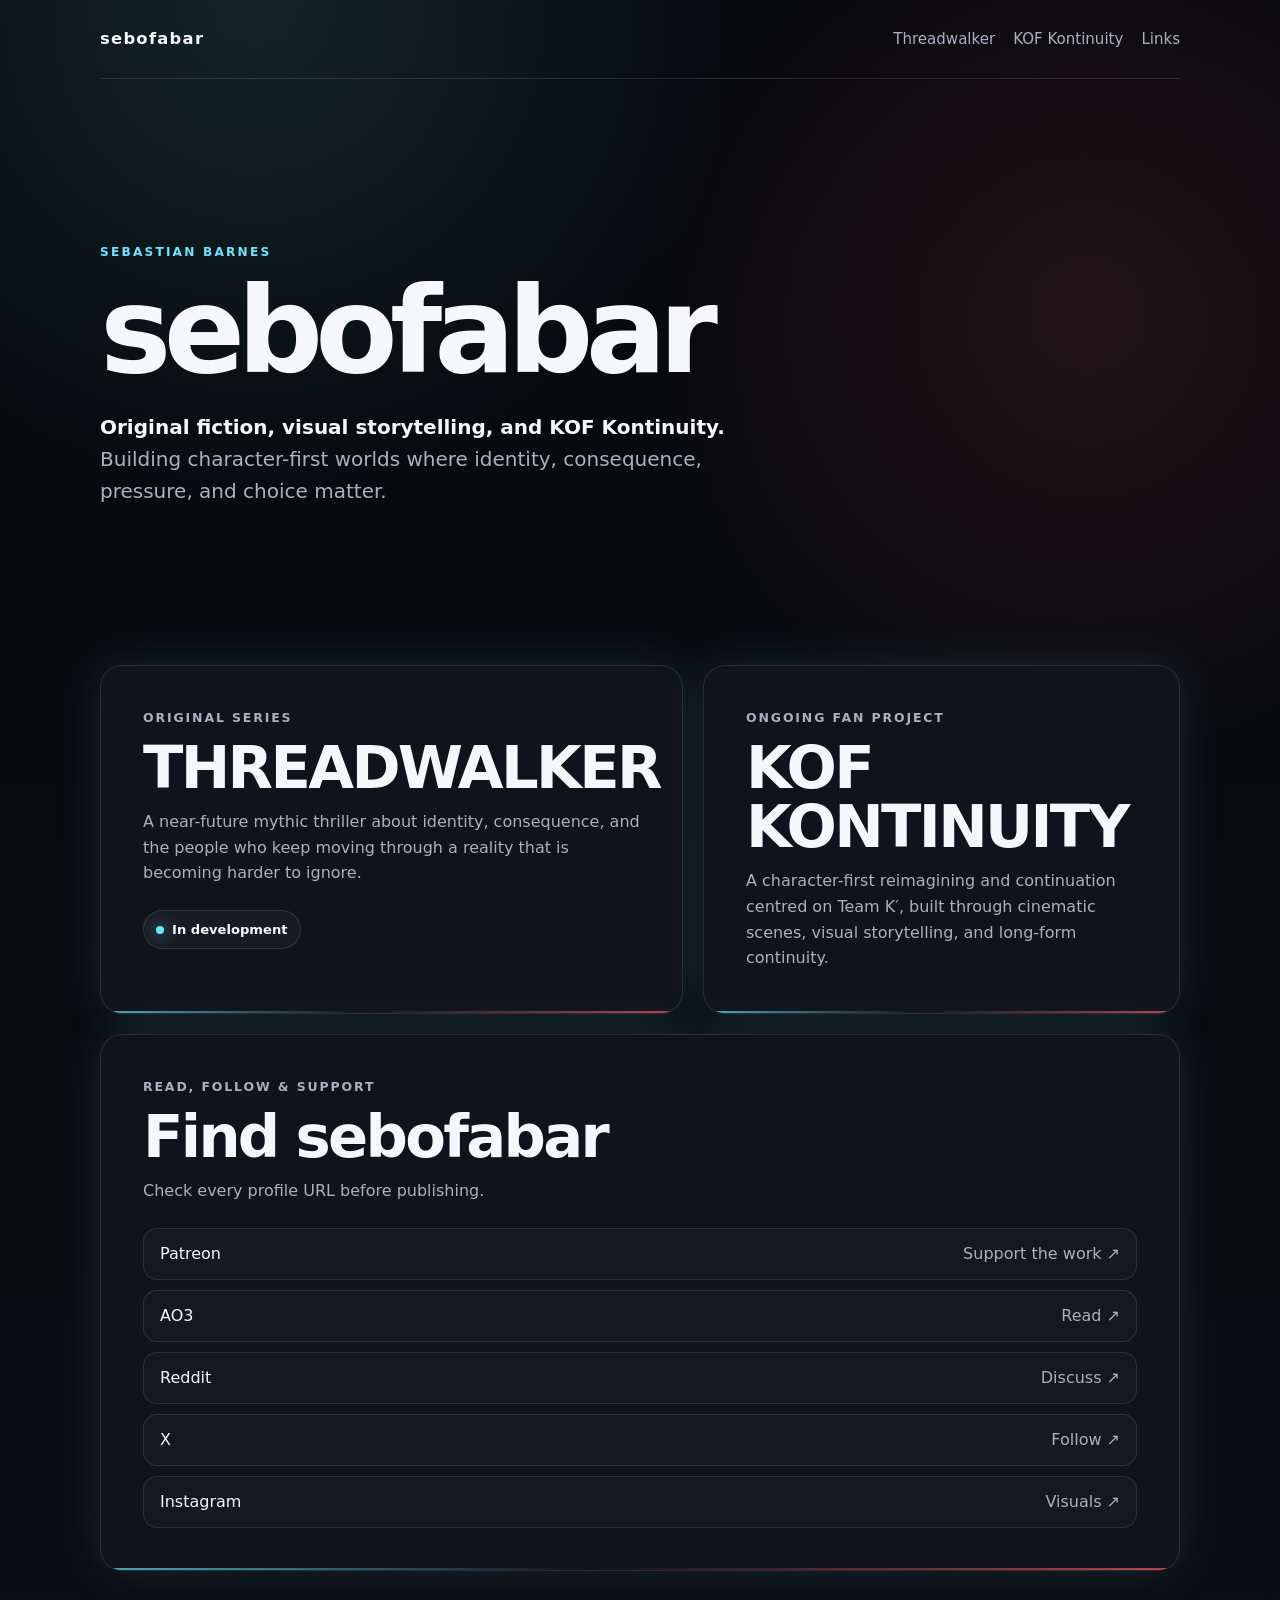
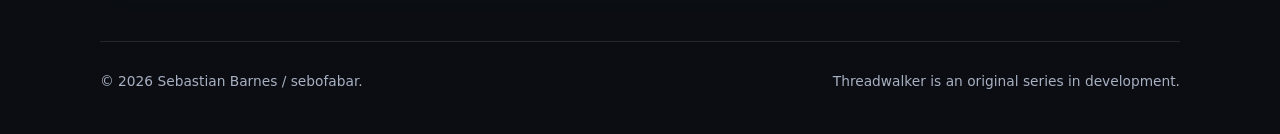
==== index.html @ fe254a08 "Add initial sebofabar website" ====
<!doctype html>
<html lang="en">
<head>
  <meta charset="utf-8">
  <meta name="viewport" content="width=device-width, initial-scale=1">
  <title>sebofabar — Original Fiction & Visual Storytelling</title>
  <meta name="description" content="The official website of sebofabar / Sebastian Barnes: KOF Kontinuity, visual storytelling, and the original series Threadwalker.">
  <meta name="author" content="Sebastian Barnes">
  <meta name="theme-color" content="#0b0d12">
  <link rel="canonical" href="https://sebofabar.com/">

  <meta property="og:type" content="website">
  <meta property="og:title" content="sebofabar — Original Fiction & Visual Storytelling">
  <meta property="og:description" content="KOF Kontinuity, visual storytelling, and Threadwalker — an original series in development.">
  <meta property="og:url" content="https://sebofabar.com/">

  <style>
    :root {
      --bg: #080a0f;
      --panel: rgba(18, 22, 31, 0.86);
      --text: #f5f7fb;
      --muted: #a8b1c2;
      --line: rgba(255,255,255,.11);
      --cyan: #69e7ff;
      --red: #ff5a5f;
      --glow: 0 0 48px rgba(105, 231, 255, .12);
      --radius: 22px;
      color-scheme: dark;
    }

    * { box-sizing: border-box; }
    html { scroll-behavior: smooth; }
    body {
      margin: 0;
      min-height: 100vh;
      color: var(--text);
      background:
        radial-gradient(circle at 20% 0%, rgba(105,231,255,.12), transparent 31rem),
        radial-gradient(circle at 85% 18%, rgba(255,90,95,.11), transparent 28rem),
        linear-gradient(180deg, #07090d 0%, #0b0d12 100%);
      font-family: Inter, ui-sans-serif, system-ui, -apple-system, BlinkMacSystemFont, "Segoe UI", sans-serif;
      line-height: 1.6;
    }

    body::before {
      content: "";
      position: fixed;
      inset: 0;
      pointer-events: none;
      opacity: .23;
      background-image:
        linear-gradient(rgba(255,255,255,.022) 1px, transparent 1px),
        linear-gradient(90deg, rgba(255,255,255,.018) 1px, transparent 1px);
      background-size: 42px 42px;
      mask-image: linear-gradient(to bottom, black, transparent 80%);
    }

    .wrap {
      width: min(1080px, calc(100% - 32px));
      margin: 0 auto;
      position: relative;
      z-index: 1;
    }

    header {
      display: flex;
      justify-content: space-between;
      align-items: center;
      padding: 26px 0;
      border-bottom: 1px solid var(--line);
    }

    .brand {
      color: var(--text);
      text-decoration: none;
      font-weight: 850;
      letter-spacing: .08em;
      text-transform: lowercase;
      font-size: 1.02rem;
    }

    nav {
      display: flex;
      gap: 18px;
      flex-wrap: wrap;
    }

    nav a {
      color: var(--muted);
      text-decoration: none;
      font-size: .94rem;
    }

    nav a:hover { color: var(--text); }

    .hero {
      min-height: 64vh;
      display: grid;
      align-content: center;
      padding: 84px 0 68px;
      max-width: 820px;
    }

    .kicker {
      margin: 0 0 14px;
      color: var(--cyan);
      font-size: .76rem;
      font-weight: 800;
      letter-spacing: .18em;
      text-transform: uppercase;
    }

    h1 {
      margin: 0;
      font-size: clamp(3.3rem, 10vw, 7.5rem);
      line-height: .9;
      letter-spacing: -.065em;
      font-weight: 900;
    }

    .lead {
      margin: 26px 0 0;
      color: var(--muted);
      font-size: clamp(1rem, 2.5vw, 1.25rem);
      max-width: 680px;
    }

    .lead strong { color: var(--text); }

    .grid {
      display: grid;
      grid-template-columns: 1.1fr .9fr;
      gap: 20px;
      padding: 10px 0 70px;
    }

    .card {
      position: relative;
      overflow: hidden;
      border: 1px solid var(--line);
      border-radius: var(--radius);
      padding: clamp(24px, 5vw, 42px);
      background: var(--panel);
      backdrop-filter: blur(12px);
      box-shadow: var(--glow);
    }

    .card::after {
      content: "";
      position: absolute;
      height: 2px;
      left: 0;
      right: 0;
      bottom: 0;
      background: linear-gradient(90deg, var(--cyan), transparent 45%, var(--red));
      opacity: .7;
    }

    .eyebrow {
      color: var(--muted);
      font-size: .78rem;
      text-transform: uppercase;
      letter-spacing: .15em;
      font-weight: 800;
    }

    h2 {
      margin: 10px 0 12px;
      font-size: clamp(2rem, 5vw, 3.7rem);
      line-height: 1;
      letter-spacing: -.045em;
    }

    .card p {
      color: var(--muted);
      margin: 0;
    }

    .status {
      display: inline-flex;
      align-items: center;
      gap: 8px;
      margin-top: 24px;
      padding: 8px 12px;
      border-radius: 999px;
      border: 1px solid var(--line);
      color: var(--text);
      font-size: .82rem;
      font-weight: 700;
      background: rgba(255,255,255,.035);
    }

    .status::before {
      content: "";
      width: 8px;
      height: 8px;
      border-radius: 50%;
      background: var(--cyan);
      box-shadow: 0 0 16px rgba(105,231,255,.8);
    }

    .links {
      display: grid;
      gap: 10px;
      margin-top: 24px;
    }

    .button {
      display: flex;
      justify-content: space-between;
      align-items: center;
      gap: 18px;
      min-height: 52px;
      padding: 12px 16px;
      border: 1px solid var(--line);
      border-radius: 14px;
      color: var(--text);
      text-decoration: none;
      background: rgba(255,255,255,.025);
      transition: transform .18s ease, border-color .18s ease, background .18s ease;
    }

    .button:hover {
      transform: translateY(-2px);
      border-color: rgba(105,231,255,.45);
      background: rgba(105,231,255,.06);
    }

    .button span:last-child { color: var(--muted); }

    footer {
      padding: 28px 0 42px;
      color: var(--muted);
      border-top: 1px solid var(--line);
      font-size: .86rem;
      display: flex;
      justify-content: space-between;
      gap: 20px;
      flex-wrap: wrap;
    }

    @media (max-width: 760px) {
      .grid { grid-template-columns: 1fr; }
      header { align-items: flex-start; gap: 20px; }
      nav { justify-content: flex-end; }
      .hero { min-height: 56vh; padding-top: 70px; }
    }
  </style>

  <script type="application/ld+json">
  {
    "@context": "https://schema.org",
    "@graph": [
      {
        "@type": "Person",
        "name": "Sebastian Barnes",
        "alternateName": "sebofabar",
        "url": "https://sebofabar.com/"
      },
      {
        "@type": "CreativeWork",
        "name": "Threadwalker",
        "creator": {
          "@type": "Person",
          "name": "Sebastian Barnes",
          "alternateName": "sebofabar"
        },
        "description": "A near-future mythic thriller about identity, consequence, and the people who keep moving through a reality that is becoming harder to ignore.",
        "url": "https://sebofabar.com/#threadwalker"
      }
    ]
  }
  </script>
</head>

<body>
  <div class="wrap">
    <header>
      <a class="brand" href="/">sebofabar</a>
      <nav aria-label="Primary navigation">
        <a href="#threadwalker">Threadwalker</a>
        <a href="#kontinuity">KOF Kontinuity</a>
        <a href="#links">Links</a>
      </nav>
    </header>

    <main>
      <section class="hero">
        <p class="kicker">Sebastian Barnes</p>
        <h1>sebofabar</h1>
        <p class="lead">
          <strong>Original fiction, visual storytelling, and KOF Kontinuity.</strong>
          Building character-first worlds where identity, consequence, pressure, and choice matter.
        </p>
      </section>

      <section class="grid">
        <article class="card" id="threadwalker">
          <div class="eyebrow">Original Series</div>
          <h2>THREADWALKER</h2>
          <p>
            A near-future mythic thriller about identity, consequence, and the people
            who keep moving through a reality that is becoming harder to ignore.
          </p>
          <div class="status">In development</div>
        </article>

        <article class="card" id="kontinuity">
          <div class="eyebrow">Ongoing Fan Project</div>
          <h2>KOF KONTINUITY</h2>
          <p>
            A character-first reimagining and continuation centred on Team K′,
            built through cinematic scenes, visual storytelling, and long-form continuity.
          </p>
        </article>

        <article class="card" id="links" style="grid-column: 1 / -1;">
          <div class="eyebrow">Read, Follow & Support</div>
          <h2>Find sebofabar</h2>
          <p>Check every profile URL before publishing.</p>

          <div class="links">
            <a class="button" href="https://www.patreon.com/sebofabar" rel="me noopener" target="_blank">
              <span>Patreon</span><span>Support the work ↗</span>
            </a>
            <a class="button" href="https://archiveofourown.org/users/sebofabar" rel="me noopener" target="_blank">
              <span>AO3</span><span>Read ↗</span>
            </a>
            <a class="button" href="https://www.reddit.com/user/sebofabar/" rel="me noopener" target="_blank">
              <span>Reddit</span><span>Discuss ↗</span>
            </a>
            <a class="button" href="https://x.com/sebofabar" rel="me noopener" target="_blank">
              <span>X</span><span>Follow ↗</span>
            </a>
            <a class="button" href="https://www.instagram.com/sebofabar/" rel="me noopener" target="_blank">
              <span>Instagram</span><span>Visuals ↗</span>
            </a>
          </div>
        </article>
      </section>
    </main>

    <footer>
      <span>© 2026 Sebastian Barnes / sebofabar.</span>
      <span>Threadwalker is an original series in development.</span>
    </footer>
  </div>
</body>
</html>
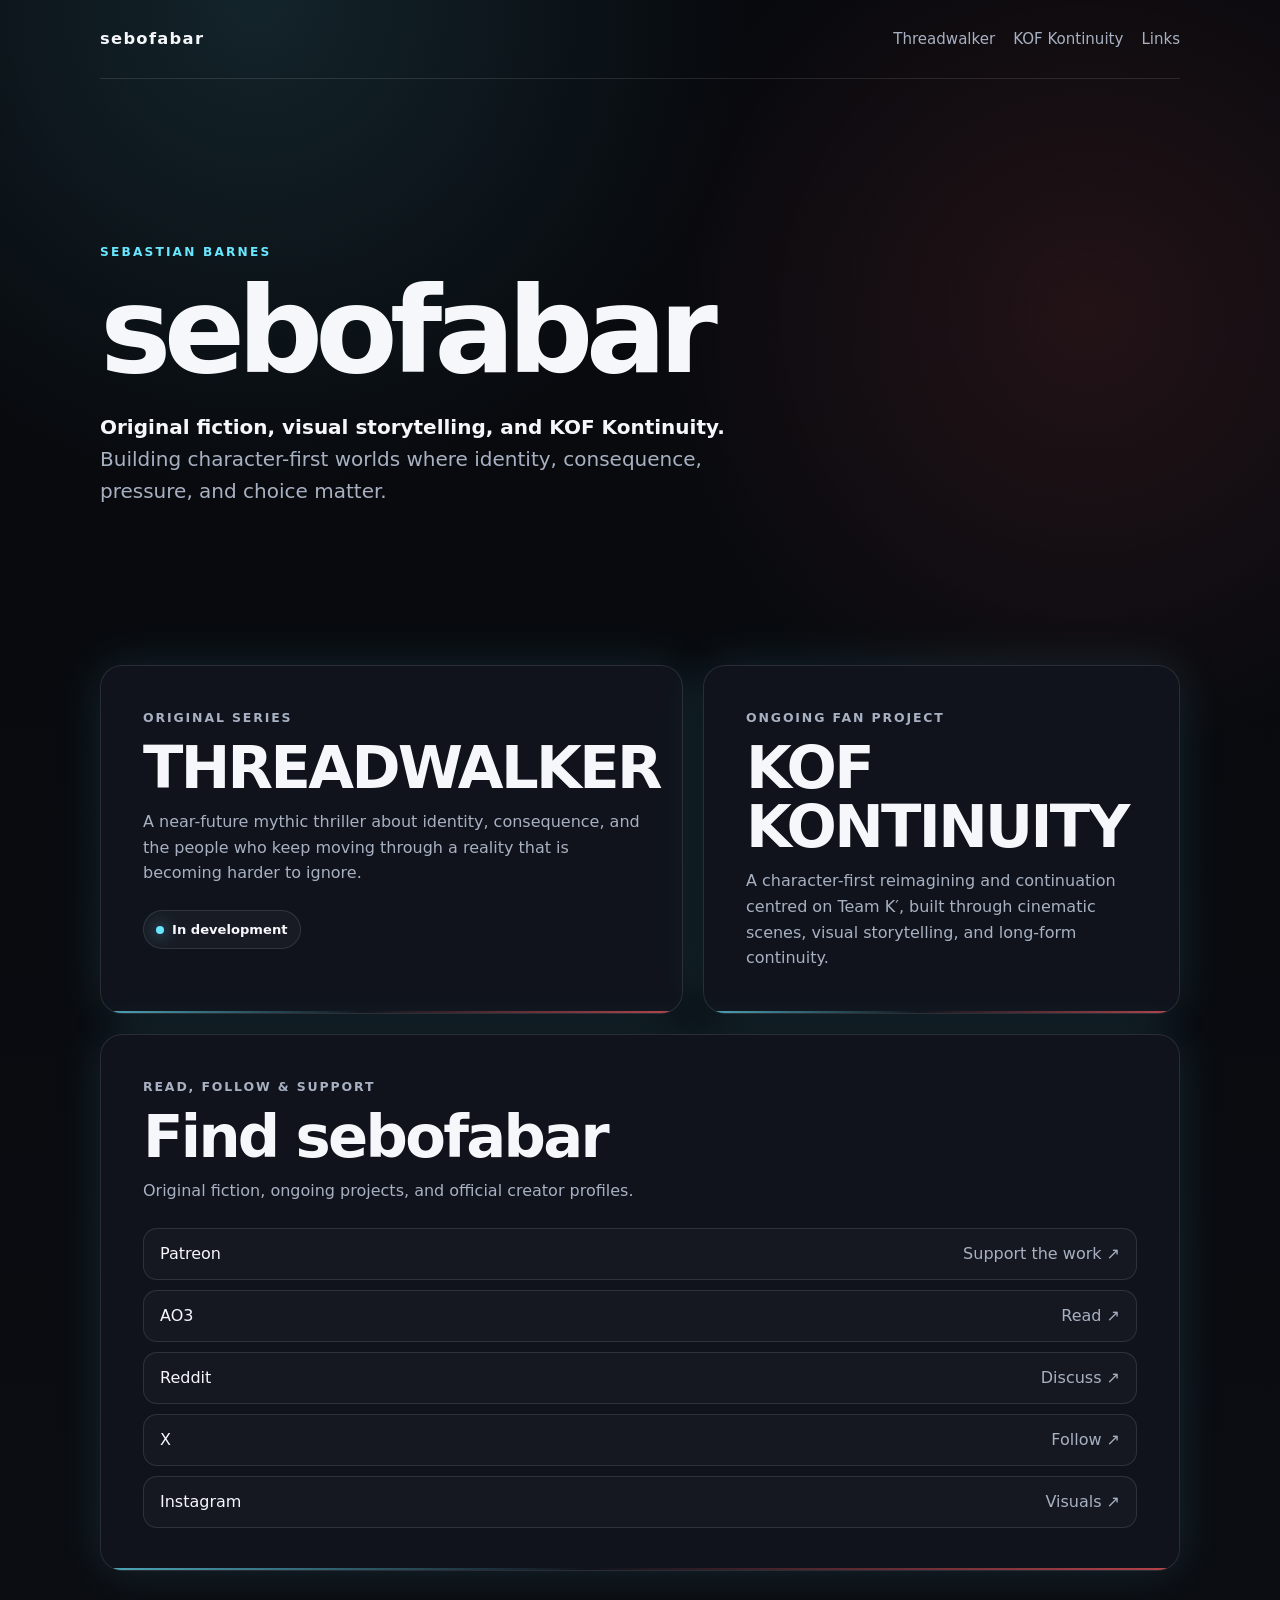
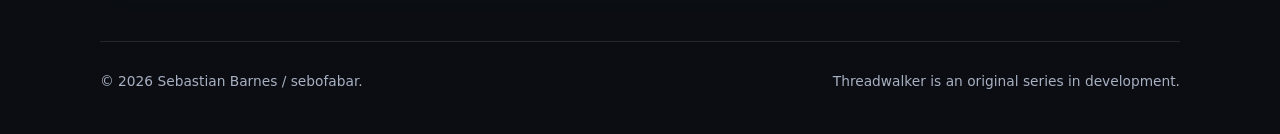
==== commit 2a71176f: "Replace internal placeholder text" ====
--- a/index.html
+++ b/index.html
@@ -317,7 +317,7 @@
         <article class="card" id="links" style="grid-column: 1 / -1;">
           <div class="eyebrow">Read, Follow & Support</div>
           <h2>Find sebofabar</h2>
-          <p>Check every profile URL before publishing.</p>
+          <p>Original fiction, ongoing projects, and official creator profiles.</p>
 
           <div class="links">
             <a class="button" href="https://www.patreon.com/sebofabar" rel="me noopener" target="_blank">
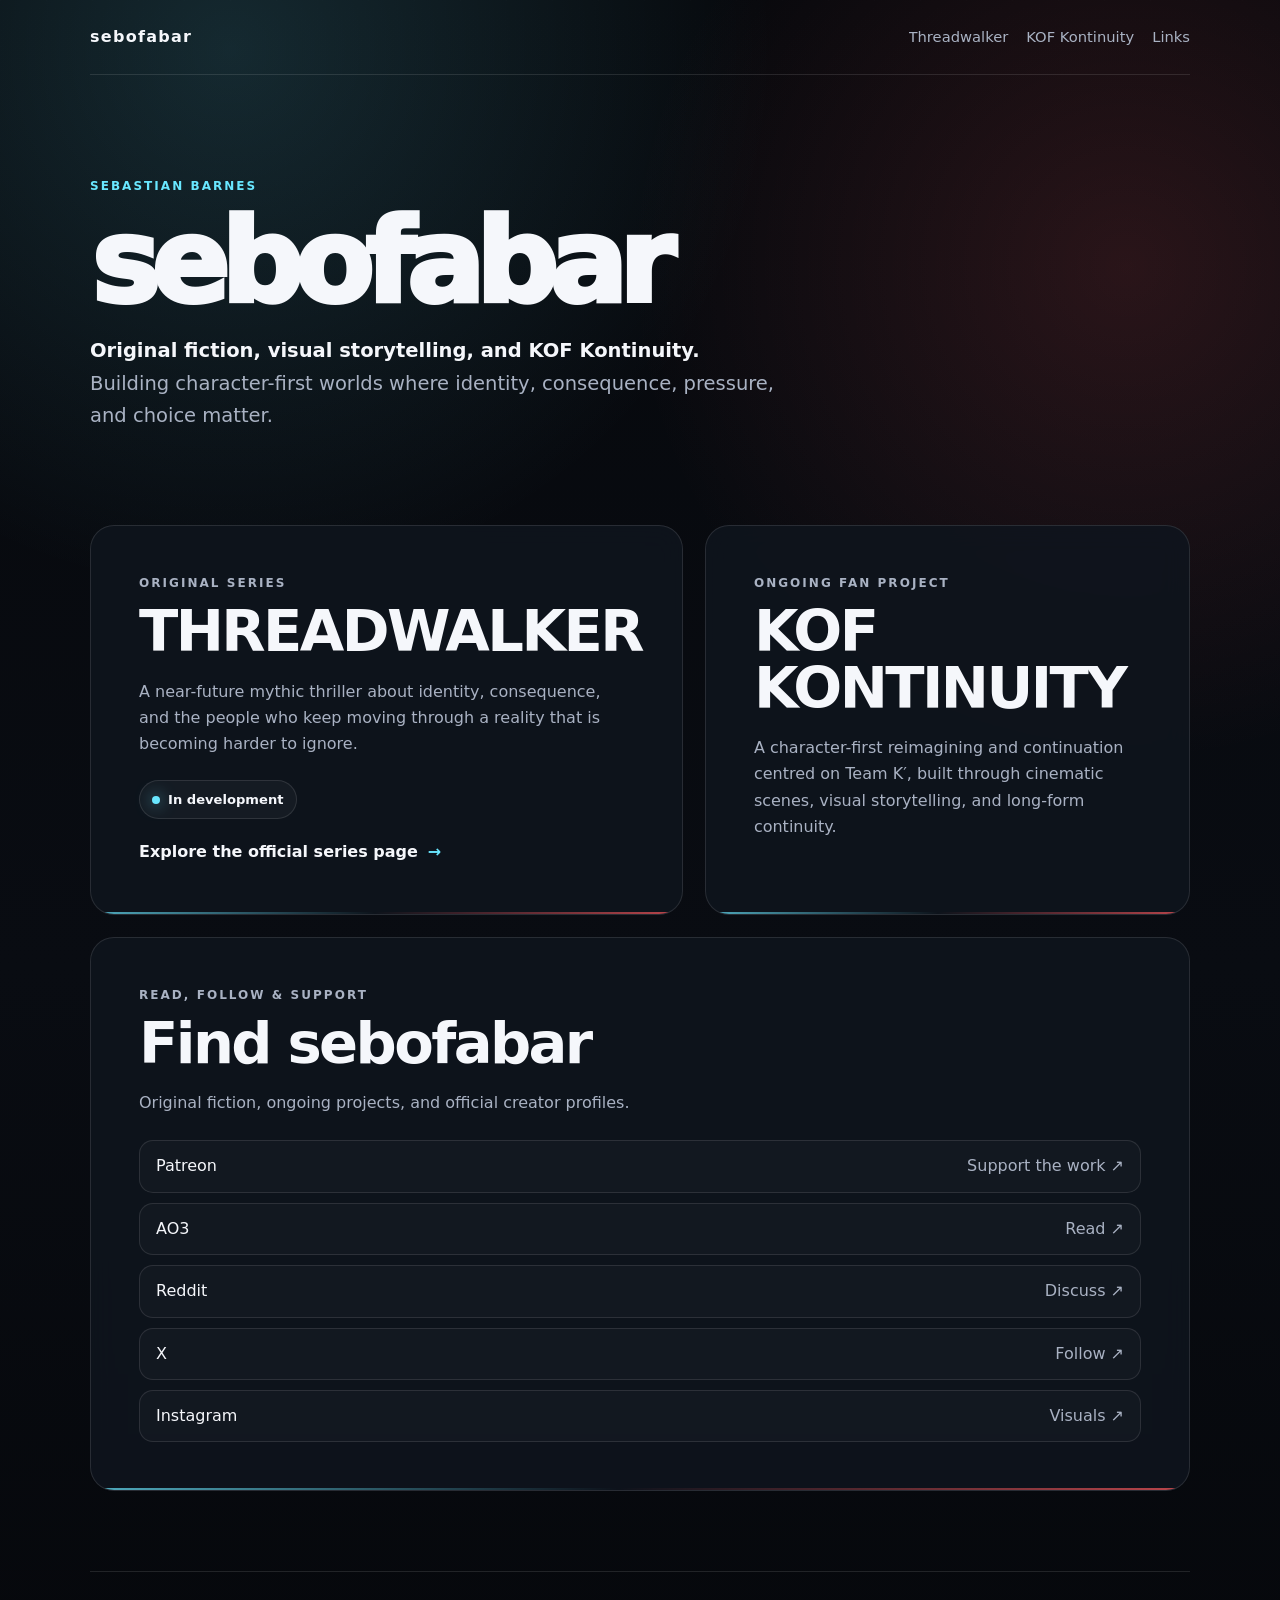
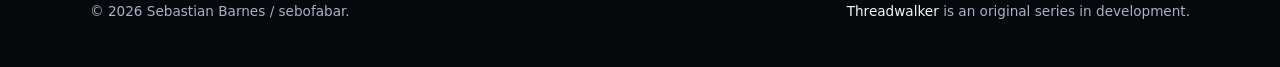
==== commit ed7dd696: "Add official Threadwalker page and sitemap" ====
--- a/index.html
+++ b/index.html
@@ -1,349 +1,18 @@
 <!doctype html>
-<html lang="en">
-<head>
-  <meta charset="utf-8">
-  <meta name="viewport" content="width=device-width, initial-scale=1">
-  <title>sebofabar — Original Fiction & Visual Storytelling</title>
-  <meta name="description" content="The official website of sebofabar / Sebastian Barnes: KOF Kontinuity, visual storytelling, and the original series Threadwalker.">
-  <meta name="author" content="Sebastian Barnes">
-  <meta name="theme-color" content="#0b0d12">
-  <link rel="canonical" href="https://sebofabar.com/">
-
-  <meta property="og:type" content="website">
-  <meta property="og:title" content="sebofabar — Original Fiction & Visual Storytelling">
-  <meta property="og:description" content="KOF Kontinuity, visual storytelling, and Threadwalker — an original series in development.">
-  <meta property="og:url" content="https://sebofabar.com/">
-
-  <style>
-    :root {
-      --bg: #080a0f;
-      --panel: rgba(18, 22, 31, 0.86);
-      --text: #f5f7fb;
-      --muted: #a8b1c2;
-      --line: rgba(255,255,255,.11);
-      --cyan: #69e7ff;
-      --red: #ff5a5f;
-      --glow: 0 0 48px rgba(105, 231, 255, .12);
-      --radius: 22px;
-      color-scheme: dark;
-    }
-
-    * { box-sizing: border-box; }
-    html { scroll-behavior: smooth; }
-    body {
-      margin: 0;
-      min-height: 100vh;
-      color: var(--text);
-      background:
-        radial-gradient(circle at 20% 0%, rgba(105,231,255,.12), transparent 31rem),
-        radial-gradient(circle at 85% 18%, rgba(255,90,95,.11), transparent 28rem),
-        linear-gradient(180deg, #07090d 0%, #0b0d12 100%);
-      font-family: Inter, ui-sans-serif, system-ui, -apple-system, BlinkMacSystemFont, "Segoe UI", sans-serif;
-      line-height: 1.6;
-    }
-
-    body::before {
-      content: "";
-      position: fixed;
-      inset: 0;
-      pointer-events: none;
-      opacity: .23;
-      background-image:
-        linear-gradient(rgba(255,255,255,.022) 1px, transparent 1px),
-        linear-gradient(90deg, rgba(255,255,255,.018) 1px, transparent 1px);
-      background-size: 42px 42px;
-      mask-image: linear-gradient(to bottom, black, transparent 80%);
-    }
-
-    .wrap {
-      width: min(1080px, calc(100% - 32px));
-      margin: 0 auto;
-      position: relative;
-      z-index: 1;
-    }
-
-    header {
-      display: flex;
-      justify-content: space-between;
-      align-items: center;
-      padding: 26px 0;
-      border-bottom: 1px solid var(--line);
-    }
-
-    .brand {
-      color: var(--text);
-      text-decoration: none;
-      font-weight: 850;
-      letter-spacing: .08em;
-      text-transform: lowercase;
-      font-size: 1.02rem;
-    }
-
-    nav {
-      display: flex;
-      gap: 18px;
-      flex-wrap: wrap;
-    }
-
-    nav a {
-      color: var(--muted);
-      text-decoration: none;
-      font-size: .94rem;
-    }
-
-    nav a:hover { color: var(--text); }
-
-    .hero {
-      min-height: 64vh;
-      display: grid;
-      align-content: center;
-      padding: 84px 0 68px;
-      max-width: 820px;
-    }
-
-    .kicker {
-      margin: 0 0 14px;
-      color: var(--cyan);
-      font-size: .76rem;
-      font-weight: 800;
-      letter-spacing: .18em;
-      text-transform: uppercase;
-    }
-
-    h1 {
-      margin: 0;
-      font-size: clamp(3.3rem, 10vw, 7.5rem);
-      line-height: .9;
-      letter-spacing: -.065em;
-      font-weight: 900;
-    }
-
-    .lead {
-      margin: 26px 0 0;
-      color: var(--muted);
-      font-size: clamp(1rem, 2.5vw, 1.25rem);
-      max-width: 680px;
-    }
-
-    .lead strong { color: var(--text); }
-
-    .grid {
-      display: grid;
-      grid-template-columns: 1.1fr .9fr;
-      gap: 20px;
-      padding: 10px 0 70px;
-    }
-
-    .card {
-      position: relative;
-      overflow: hidden;
-      border: 1px solid var(--line);
-      border-radius: var(--radius);
-      padding: clamp(24px, 5vw, 42px);
-      background: var(--panel);
-      backdrop-filter: blur(12px);
-      box-shadow: var(--glow);
-    }
-
-    .card::after {
-      content: "";
-      position: absolute;
-      height: 2px;
-      left: 0;
-      right: 0;
-      bottom: 0;
-      background: linear-gradient(90deg, var(--cyan), transparent 45%, var(--red));
-      opacity: .7;
-    }
-
-    .eyebrow {
-      color: var(--muted);
-      font-size: .78rem;
-      text-transform: uppercase;
-      letter-spacing: .15em;
-      font-weight: 800;
-    }
-
-    h2 {
-      margin: 10px 0 12px;
-      font-size: clamp(2rem, 5vw, 3.7rem);
-      line-height: 1;
-      letter-spacing: -.045em;
-    }
-
-    .card p {
-      color: var(--muted);
-      margin: 0;
-    }
-
-    .status {
-      display: inline-flex;
-      align-items: center;
-      gap: 8px;
-      margin-top: 24px;
-      padding: 8px 12px;
-      border-radius: 999px;
-      border: 1px solid var(--line);
-      color: var(--text);
-      font-size: .82rem;
-      font-weight: 700;
-      background: rgba(255,255,255,.035);
-    }
-
-    .status::before {
-      content: "";
-      width: 8px;
-      height: 8px;
-      border-radius: 50%;
-      background: var(--cyan);
-      box-shadow: 0 0 16px rgba(105,231,255,.8);
-    }
-
-    .links {
-      display: grid;
-      gap: 10px;
-      margin-top: 24px;
-    }
-
-    .button {
-      display: flex;
-      justify-content: space-between;
-      align-items: center;
-      gap: 18px;
-      min-height: 52px;
-      padding: 12px 16px;
-      border: 1px solid var(--line);
-      border-radius: 14px;
-      color: var(--text);
-      text-decoration: none;
-      background: rgba(255,255,255,.025);
-      transition: transform .18s ease, border-color .18s ease, background .18s ease;
-    }
-
-    .button:hover {
-      transform: translateY(-2px);
-      border-color: rgba(105,231,255,.45);
-      background: rgba(105,231,255,.06);
-    }
-
-    .button span:last-child { color: var(--muted); }
-
-    footer {
-      padding: 28px 0 42px;
-      color: var(--muted);
-      border-top: 1px solid var(--line);
-      font-size: .86rem;
-      display: flex;
-      justify-content: space-between;
-      gap: 20px;
-      flex-wrap: wrap;
-    }
-
-    @media (max-width: 760px) {
-      .grid { grid-template-columns: 1fr; }
-      header { align-items: flex-start; gap: 20px; }
-      nav { justify-content: flex-end; }
-      .hero { min-height: 56vh; padding-top: 70px; }
-    }
-  </style>
-
-  <script type="application/ld+json">
-  {
-    "@context": "https://schema.org",
-    "@graph": [
-      {
-        "@type": "Person",
-        "name": "Sebastian Barnes",
-        "alternateName": "sebofabar",
-        "url": "https://sebofabar.com/"
-      },
-      {
-        "@type": "CreativeWork",
-        "name": "Threadwalker",
-        "creator": {
-          "@type": "Person",
-          "name": "Sebastian Barnes",
-          "alternateName": "sebofabar"
-        },
-        "description": "A near-future mythic thriller about identity, consequence, and the people who keep moving through a reality that is becoming harder to ignore.",
-        "url": "https://sebofabar.com/#threadwalker"
-      }
-    ]
-  }
-  </script>
-</head>
-
-<body>
-  <div class="wrap">
-    <header>
-      <a class="brand" href="/">sebofabar</a>
-      <nav aria-label="Primary navigation">
-        <a href="#threadwalker">Threadwalker</a>
-        <a href="#kontinuity">KOF Kontinuity</a>
-        <a href="#links">Links</a>
-      </nav>
-    </header>
-
-    <main>
-      <section class="hero">
-        <p class="kicker">Sebastian Barnes</p>
-        <h1>sebofabar</h1>
-        <p class="lead">
-          <strong>Original fiction, visual storytelling, and KOF Kontinuity.</strong>
-          Building character-first worlds where identity, consequence, pressure, and choice matter.
-        </p>
-      </section>
-
-      <section class="grid">
-        <article class="card" id="threadwalker">
-          <div class="eyebrow">Original Series</div>
-          <h2>THREADWALKER</h2>
-          <p>
-            A near-future mythic thriller about identity, consequence, and the people
-            who keep moving through a reality that is becoming harder to ignore.
-          </p>
-          <div class="status">In development</div>
-        </article>
-
-        <article class="card" id="kontinuity">
-          <div class="eyebrow">Ongoing Fan Project</div>
-          <h2>KOF KONTINUITY</h2>
-          <p>
-            A character-first reimagining and continuation centred on Team K′,
-            built through cinematic scenes, visual storytelling, and long-form continuity.
-          </p>
-        </article>
-
-        <article class="card" id="links" style="grid-column: 1 / -1;">
-          <div class="eyebrow">Read, Follow & Support</div>
-          <h2>Find sebofabar</h2>
-          <p>Original fiction, ongoing projects, and official creator profiles.</p>
-
-          <div class="links">
-            <a class="button" href="https://www.patreon.com/sebofabar" rel="me noopener" target="_blank">
-              <span>Patreon</span><span>Support the work ↗</span>
-            </a>
-            <a class="button" href="https://archiveofourown.org/users/sebofabar" rel="me noopener" target="_blank">
-              <span>AO3</span><span>Read ↗</span>
-            </a>
-            <a class="button" href="https://www.reddit.com/user/sebofabar/" rel="me noopener" target="_blank">
-              <span>Reddit</span><span>Discuss ↗</span>
-            </a>
-            <a class="button" href="https://x.com/sebofabar" rel="me noopener" target="_blank">
-              <span>X</span><span>Follow ↗</span>
-            </a>
-            <a class="button" href="https://www.instagram.com/sebofabar/" rel="me noopener" target="_blank">
-              <span>Instagram</span><span>Visuals ↗</span>
-            </a>
-          </div>
-        </article>
-      </section>
-    </main>
-
-    <footer>
-      <span>© 2026 Sebastian Barnes / sebofabar.</span>
-      <span>Threadwalker is an original series in development.</span>
-    </footer>
-  </div>
-</body>
-</html>
+<html lang="en"><head>
+<meta charset="utf-8"><meta name="viewport" content="width=device-width,initial-scale=1">
+<title>sebofabar — Original Fiction & Visual Storytelling</title>
+<meta name="description" content="The official website of sebofabar / Sebastian Barnes: original fiction, KOF Kontinuity, visual storytelling, and Threadwalker.">
+<meta name="author" content="Sebastian Barnes"><meta name="robots" content="index,follow"><meta name="theme-color" content="#0b0d12">
+<link rel="canonical" href="https://sebofabar.com/"><link rel="stylesheet" href="/styles.css">
+<meta property="og:type" content="website"><meta property="og:title" content="sebofabar — Original Fiction & Visual Storytelling"><meta property="og:description" content="The official home of Sebastian Barnes / sebofabar, including KOF Kontinuity and the original series Threadwalker."><meta property="og:url" content="https://sebofabar.com/"><meta name="twitter:card" content="summary">
+<script type="application/ld+json">{"@context":"https://schema.org","@graph":[{"@type":"WebSite","@id":"https://sebofabar.com/#website","url":"https://sebofabar.com/","name":"sebofabar","publisher":{"@id":"https://sebofabar.com/#creator"}},{"@type":"Person","@id":"https://sebofabar.com/#creator","name":"Sebastian Barnes","alternateName":"sebofabar","url":"https://sebofabar.com/","sameAs":["https://www.patreon.com/sebofabar","https://archiveofourown.org/users/sebofabar","https://www.reddit.com/user/sebofabar/","https://x.com/sebofabar","https://www.instagram.com/sebofabar/"]},{"@type":"CreativeWorkSeries","@id":"https://sebofabar.com/threadwalker/#series","name":"Threadwalker","url":"https://sebofabar.com/threadwalker/","creator":{"@id":"https://sebofabar.com/#creator"},"description":"An original near-future science-fantasy thriller about identity, consequence, power, and the people who keep moving through a reality that is becoming harder to ignore."}]}</script>
+</head><body><div class="wrap">
+<header><a class="brand" href="/">sebofabar</a><nav><a href="/threadwalker/">Threadwalker</a><a href="#kontinuity">KOF Kontinuity</a><a href="#links">Links</a></nav></header>
+<main><section class="home-hero"><p class="creator">Sebastian Barnes</p><h1>sebofabar</h1><p class="lead"><strong>Original fiction, visual storytelling, and KOF Kontinuity.</strong> Building character-first worlds where identity, consequence, pressure, and choice matter.</p></section>
+<section class="grid">
+<article class="card"><div class="eyebrow">Original Series</div><h2>THREADWALKER</h2><p>A near-future mythic thriller about identity, consequence, and the people who keep moving through a reality that is becoming harder to ignore.</p><div class="status">In development</div><p style="margin-top:20px"><a class="series-link" href="/threadwalker/">Explore the official series page <span>→</span></a></p></article>
+<article class="card" id="kontinuity"><div class="eyebrow">Ongoing Fan Project</div><h2>KOF KONTINUITY</h2><p>A character-first reimagining and continuation centred on Team K′, built through cinematic scenes, visual storytelling, and long-form continuity.</p></article>
+<article class="card wide" id="links"><div class="eyebrow">Read, Follow & Support</div><h2>Find sebofabar</h2><p>Original fiction, ongoing projects, and official creator profiles.</p><div class="links"><a class="button" href="https://www.patreon.com/sebofabar" target="_blank" rel="me noopener"><span>Patreon</span><span>Support the work ↗</span></a><a class="button" href="https://archiveofourown.org/users/sebofabar" target="_blank" rel="me noopener"><span>AO3</span><span>Read ↗</span></a><a class="button" href="https://www.reddit.com/user/sebofabar/" target="_blank" rel="me noopener"><span>Reddit</span><span>Discuss ↗</span></a><a class="button" href="https://x.com/sebofabar" target="_blank" rel="me noopener"><span>X</span><span>Follow ↗</span></a><a class="button" href="https://www.instagram.com/sebofabar/" target="_blank" rel="me noopener"><span>Instagram</span><span>Visuals ↗</span></a></div></article>
+</section></main><footer><span>© 2026 Sebastian Barnes / sebofabar.</span><span><a href="/threadwalker/">Threadwalker</a> is an original series in development.</span></footer>
+</div></body></html>
--- a/styles.css
+++ b/styles.css
@@ -0,0 +1 @@
+:root{--bg:#07090d;--panel:rgba(15,20,29,.9);--text:#f5f7fb;--muted:#a9b2c3;--line:rgba(255,255,255,.11);--cyan:#69e7ff;--red:#ff5a5f;--radius:24px;color-scheme:dark}*{box-sizing:border-box}html{scroll-behavior:smooth}body{margin:0;color:var(--text);background:radial-gradient(circle at 18% 3%,rgba(105,231,255,.15),transparent 34rem),radial-gradient(circle at 88% 16%,rgba(255,90,95,.14),transparent 31rem),linear-gradient(180deg,#06080c,#090c12 58%,#06080c);font-family:Inter,ui-sans-serif,system-ui,-apple-system,BlinkMacSystemFont,"Segoe UI",sans-serif;line-height:1.65}body:before{content:"";position:fixed;inset:0;z-index:0;pointer-events:none;background:linear-gradient(rgba(255,255,255,.018) 1px,transparent 1px),linear-gradient(90deg,rgba(255,255,255,.014) 1px,transparent 1px);background-size:46px 46px;opacity:.35;mask-image:linear-gradient(to bottom,#000,transparent 88%)}.wrap{width:min(1100px,calc(100% - 32px));margin:auto;position:relative;z-index:1}header{display:flex;justify-content:space-between;align-items:center;gap:24px;padding:24px 0;border-bottom:1px solid var(--line)}.brand{color:var(--text);text-decoration:none;font-weight:850;letter-spacing:.08em;text-transform:lowercase;flex:0 0 auto}nav{display:flex;gap:18px;flex-wrap:nowrap;overflow-x:auto;scrollbar-width:none;white-space:nowrap}nav::-webkit-scrollbar{display:none}nav a{color:var(--muted);text-decoration:none;font-size:.92rem}nav a:hover,nav a:focus-visible{color:var(--text)}.hero{padding:clamp(70px,11vw,136px) 0 clamp(62px,9vw,105px);max-width:950px}.creator,.eyebrow{color:var(--cyan);text-transform:uppercase;letter-spacing:.17em;font-weight:850;font-size:.75rem}.creator{margin:0 0 18px}.eyebrow{color:var(--muted);margin-bottom:10px}h1{margin:0;font-size:clamp(3.4rem,11vw,8.5rem);line-height:.84;letter-spacing:-.075em;font-weight:950}h2{margin:0 0 18px;font-size:clamp(2rem,5vw,4rem);line-height:.98;letter-spacing:-.045em}h3{margin:0 0 8px;font-size:1.3rem;letter-spacing:-.02em}.tagline{max-width:760px;margin:30px 0 0;font-size:clamp(1.15rem,3vw,1.7rem);color:var(--muted);line-height:1.45}.tagline strong,.lead strong{color:var(--text)}.status-row{display:flex;flex-wrap:wrap;gap:10px;margin-top:28px}.pill{display:inline-flex;align-items:center;gap:8px;padding:8px 12px;border:1px solid var(--line);border-radius:999px;color:var(--text);background:rgba(255,255,255,.035);font-size:.82rem;font-weight:750}.pill.live:before{content:"";width:8px;height:8px;border-radius:50%;background:var(--cyan);box-shadow:0 0 18px rgba(105,231,255,.85)}.content,.grid{display:grid;gap:22px;padding-bottom:80px}.content{grid-template-columns:1.25fr .75fr}.grid{grid-template-columns:1.1fr .9fr}.panel,.card{position:relative;overflow:hidden;padding:clamp(26px,5vw,48px);border:1px solid var(--line);border-radius:var(--radius);background:var(--panel);backdrop-filter:blur(14px)}.panel:after,.card:after{content:"";position:absolute;left:0;right:0;bottom:0;height:2px;background:linear-gradient(90deg,var(--cyan),transparent 48%,var(--red));opacity:.72}.wide{grid-column:1/-1}p{margin:0;color:var(--muted)}p+p{margin-top:18px}.quote{padding:24px;border-left:2px solid var(--cyan);background:rgba(105,231,255,.045);border-radius:0 16px 16px 0;color:var(--text);font-size:1.08rem;font-weight:700}.character-grid{display:grid;grid-template-columns:1fr 1fr;gap:16px;margin-top:24px}.character,.fact{padding:20px;border:1px solid var(--line);border-radius:17px;background:rgba(6,10,16,.68)}.character p{font-size:.95rem}.fact-list{display:grid;gap:14px;margin-top:20px}.fact b{display:block;color:var(--text);margin-bottom:3px}.cta{display:flex;justify-content:space-between;align-items:center;gap:24px}.cta a,.series-link{color:var(--text);text-decoration:none;font-weight:850;display:inline-flex;align-items:center;gap:10px}.cta a span,.series-link span{color:var(--cyan)}.home-hero{min-height:50vh;display:grid;align-content:center;padding:62px 0 54px;max-width:820px}.home-hero h1{font-size:clamp(3.3rem,10vw,7.2rem)}.lead{margin:24px 0 0;color:var(--muted);font-size:clamp(1rem,2.5vw,1.22rem);max-width:690px}.card h2{font-size:clamp(2rem,5vw,3.6rem);margin-top:10px}.status{display:inline-flex;align-items:center;gap:8px;margin-top:22px;padding:8px 12px;border-radius:999px;border:1px solid var(--line);color:var(--text);font-size:.82rem;font-weight:700;background:rgba(255,255,255,.035)}.status:before{content:"";width:8px;height:8px;border-radius:50%;background:var(--cyan);box-shadow:0 0 16px rgba(105,231,255,.8)}.links{display:grid;gap:10px;margin-top:24px}.button{display:flex;justify-content:space-between;align-items:center;gap:18px;min-height:52px;padding:12px 16px;border:1px solid var(--line);border-radius:14px;color:var(--text);text-decoration:none;background:rgba(255,255,255,.025)}.button span:last-child{color:var(--muted)}footer{border-top:1px solid var(--line);padding:28px 0 44px;display:flex;justify-content:space-between;flex-wrap:wrap;gap:20px;color:var(--muted);font-size:.85rem}footer a{color:var(--text);text-decoration:none}@media(max-width:780px){header{gap:16px}nav{gap:14px}nav a{font-size:.84rem}.content,.grid{grid-template-columns:1fr}.wide{grid-column:auto}.character-grid{grid-template-columns:1fr}.cta{align-items:flex-start;flex-direction:column}.home-hero{min-height:43vh;padding:52px 0 44px}h1{font-size:clamp(3.25rem,17vw,5.6rem)}}
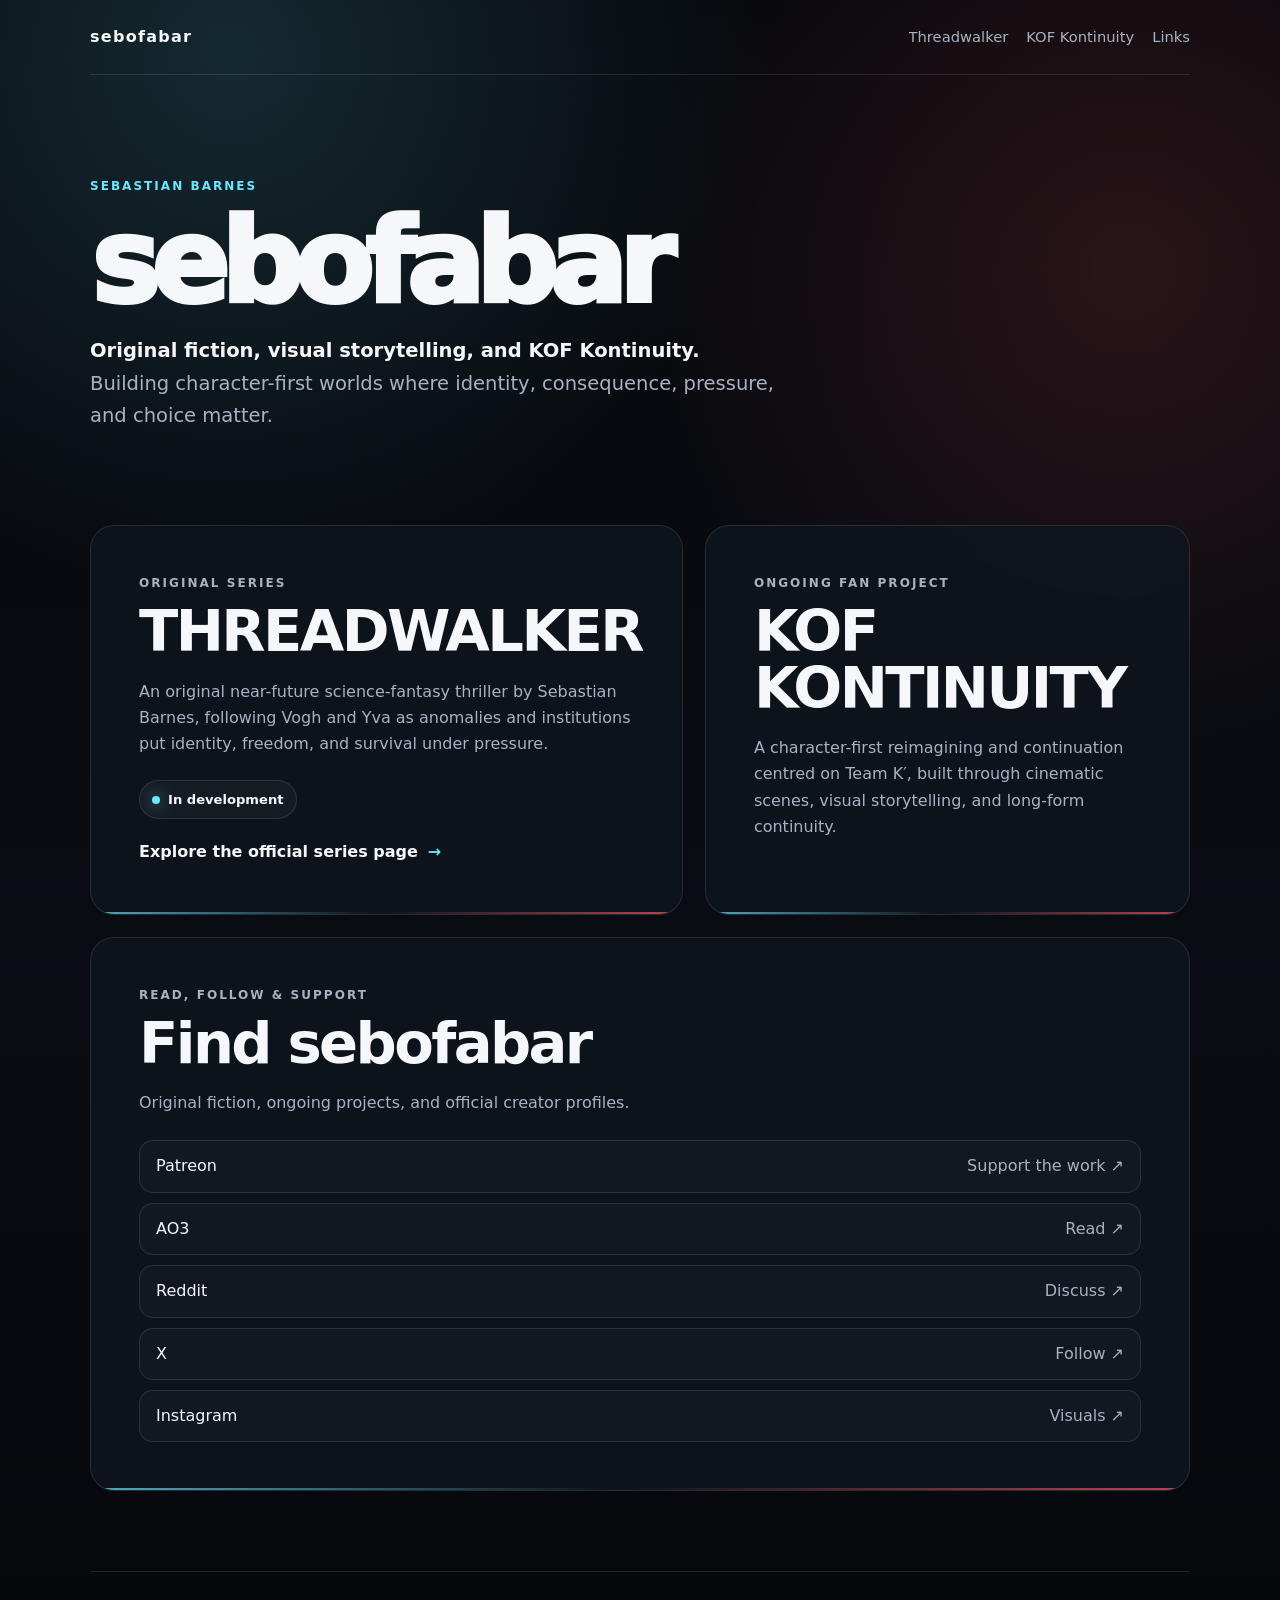
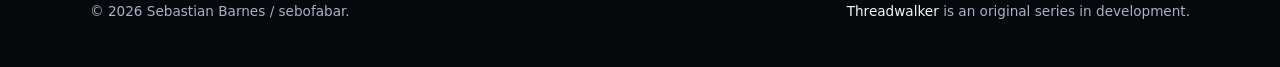
==== commit 41098c26: "Add files via upload Clarify Threadwalker creator and original-series identity" ====
--- a/index.html
+++ b/index.html
@@ -2,16 +2,16 @@
 <html lang="en"><head>
 <meta charset="utf-8"><meta name="viewport" content="width=device-width,initial-scale=1">
 <title>sebofabar — Original Fiction & Visual Storytelling</title>
-<meta name="description" content="The official website of sebofabar / Sebastian Barnes: original fiction, KOF Kontinuity, visual storytelling, and Threadwalker.">
+<meta name="description" content="The official website of Sebastian Barnes (sebofabar), creator of Threadwalker, an original science-fantasy series, and KOF Kontinuity.">
 <meta name="author" content="Sebastian Barnes"><meta name="robots" content="index,follow"><meta name="theme-color" content="#0b0d12">
 <link rel="canonical" href="https://sebofabar.com/"><link rel="stylesheet" href="/styles.css">
-<meta property="og:type" content="website"><meta property="og:title" content="sebofabar — Original Fiction & Visual Storytelling"><meta property="og:description" content="The official home of Sebastian Barnes / sebofabar, including KOF Kontinuity and the original series Threadwalker."><meta property="og:url" content="https://sebofabar.com/"><meta name="twitter:card" content="summary">
-<script type="application/ld+json">{"@context":"https://schema.org","@graph":[{"@type":"WebSite","@id":"https://sebofabar.com/#website","url":"https://sebofabar.com/","name":"sebofabar","publisher":{"@id":"https://sebofabar.com/#creator"}},{"@type":"Person","@id":"https://sebofabar.com/#creator","name":"Sebastian Barnes","alternateName":"sebofabar","url":"https://sebofabar.com/","sameAs":["https://www.patreon.com/sebofabar","https://archiveofourown.org/users/sebofabar","https://www.reddit.com/user/sebofabar/","https://x.com/sebofabar","https://www.instagram.com/sebofabar/"]},{"@type":"CreativeWorkSeries","@id":"https://sebofabar.com/threadwalker/#series","name":"Threadwalker","url":"https://sebofabar.com/threadwalker/","creator":{"@id":"https://sebofabar.com/#creator"},"description":"An original near-future science-fantasy thriller about identity, consequence, power, and the people who keep moving through a reality that is becoming harder to ignore."}]}</script>
+<meta property="og:type" content="website"><meta property="og:title" content="sebofabar — Original Fiction & Visual Storytelling"><meta property="og:description" content="Sebastian Barnes / sebofabar: creator of the original science-fantasy series Threadwalker, KOF Kontinuity, and visual storytelling."><meta property="og:url" content="https://sebofabar.com/"><meta property="og:image" content="https://sebofabar.com/social-sebofabar.png"><meta property="og:image:type" content="image/png"><meta property="og:image:width" content="1200"><meta property="og:image:height" content="630"><meta property="og:image:alt" content="Sebofabar creator brand illustration in dark cyan and red"><meta name="twitter:card" content="summary_large_image"><meta name="twitter:image" content="https://sebofabar.com/social-sebofabar.png">
+<script type="application/ld+json">{"@context":"https://schema.org","@graph":[{"@type":"WebSite","@id":"https://sebofabar.com/#website","url":"https://sebofabar.com/","name":"sebofabar","publisher":{"@id":"https://sebofabar.com/#creator"}},{"@type":"Person","@id":"https://sebofabar.com/#creator","name":"Sebastian Barnes","alternateName":"sebofabar","url":"https://sebofabar.com/","sameAs":["https://www.patreon.com/sebofabar","https://archiveofourown.org/users/sebofabar","https://www.reddit.com/user/sebofabar/","https://x.com/sebofabar","https://www.instagram.com/sebofabar/"]},{"@type":"CreativeWorkSeries","@id":"https://sebofabar.com/threadwalker/#series","name":"Threadwalker","url":"https://sebofabar.com/threadwalker/","creator":{"@id":"https://sebofabar.com/#creator"},"description":"Threadwalker is an original near-future science-fantasy thriller created by Sebastian Barnes (sebofabar), following Vogh and Yva through escalating anomalies and Evollence.","genre":["Science fantasy","Near-future thriller"],"inLanguage":"en"}]}</script>
 </head><body><div class="wrap">
 <header><a class="brand" href="/">sebofabar</a><nav><a href="/threadwalker/">Threadwalker</a><a href="#kontinuity">KOF Kontinuity</a><a href="#links">Links</a></nav></header>
 <main><section class="home-hero"><p class="creator">Sebastian Barnes</p><h1>sebofabar</h1><p class="lead"><strong>Original fiction, visual storytelling, and KOF Kontinuity.</strong> Building character-first worlds where identity, consequence, pressure, and choice matter.</p></section>
 <section class="grid">
-<article class="card"><div class="eyebrow">Original Series</div><h2>THREADWALKER</h2><p>A near-future mythic thriller about identity, consequence, and the people who keep moving through a reality that is becoming harder to ignore.</p><div class="status">In development</div><p style="margin-top:20px"><a class="series-link" href="/threadwalker/">Explore the official series page <span>→</span></a></p></article>
+<article class="card"><div class="eyebrow">Original Series</div><h2>THREADWALKER</h2><p>An original near-future science-fantasy thriller by Sebastian Barnes, following Vogh and Yva as anomalies and institutions put identity, freedom, and survival under pressure.</p><div class="status">In development</div><p style="margin-top:20px"><a class="series-link" href="/threadwalker/">Explore the official series page <span>→</span></a></p></article>
 <article class="card" id="kontinuity"><div class="eyebrow">Ongoing Fan Project</div><h2>KOF KONTINUITY</h2><p>A character-first reimagining and continuation centred on Team K′, built through cinematic scenes, visual storytelling, and long-form continuity.</p></article>
 <article class="card wide" id="links"><div class="eyebrow">Read, Follow & Support</div><h2>Find sebofabar</h2><p>Original fiction, ongoing projects, and official creator profiles.</p><div class="links"><a class="button" href="https://www.patreon.com/sebofabar" target="_blank" rel="me noopener"><span>Patreon</span><span>Support the work ↗</span></a><a class="button" href="https://archiveofourown.org/users/sebofabar" target="_blank" rel="me noopener"><span>AO3</span><span>Read ↗</span></a><a class="button" href="https://www.reddit.com/user/sebofabar/" target="_blank" rel="me noopener"><span>Reddit</span><span>Discuss ↗</span></a><a class="button" href="https://x.com/sebofabar" target="_blank" rel="me noopener"><span>X</span><span>Follow ↗</span></a><a class="button" href="https://www.instagram.com/sebofabar/" target="_blank" rel="me noopener"><span>Instagram</span><span>Visuals ↗</span></a></div></article>
 </section></main><footer><span>© 2026 Sebastian Barnes / sebofabar.</span><span><a href="/threadwalker/">Threadwalker</a> is an original series in development.</span></footer>
